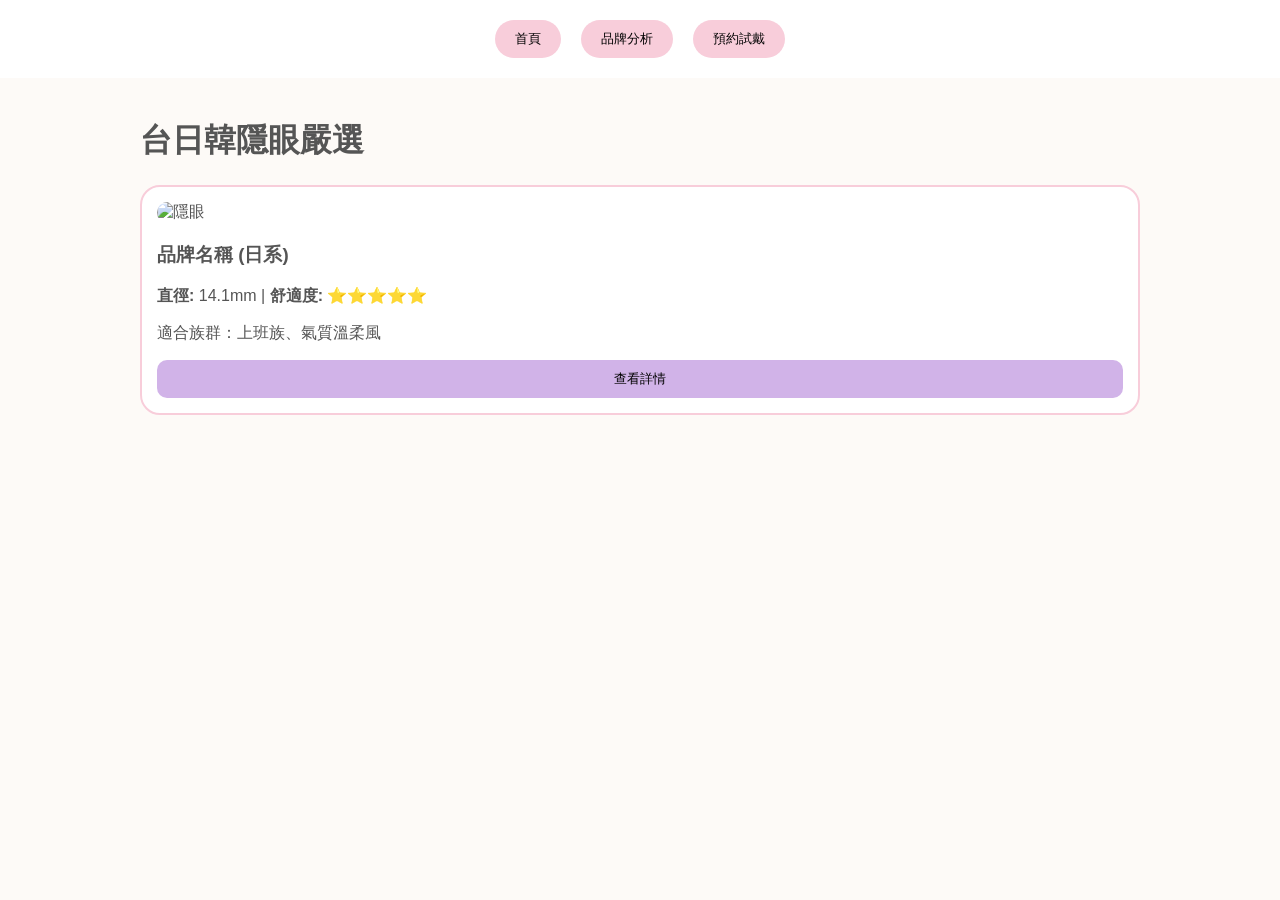
==== index.html @ 32e90ff8 "Update index.html" ====
<!DOCTYPE html>
<html lang="zh-TW">
<head>
    <meta charset="UTF-8">
    <meta name="viewport" content="width=device-width, initial-scale=1.0">
    <title>Soft Lens Collection | 粉嫩隱眼分析</title>
    <style>
        :root { --main-pink: #f8cdda; --cream: #fdfaf7; --soft-purple: #d1b3e8; }
        body { font-family: 'PingFang TC', sans-serif; background-color: var(--cream); margin: 0; color: #555; }
        
        /* 導航按鈕 */
        nav { display: flex; justify-content: center; gap: 20px; padding: 20px; background: white; }
        .nav-btn { padding: 10px 20px; border: none; border-radius: 20px; background: var(--main-pink); cursor: pointer; }

        /* 手機響應式格狀佈局 */
        .container { max-width: 1000px; margin: auto; padding: 20px; }
        .grid { display: grid; grid-template-columns: repeat(auto-fit, minmax(280px, 1fr)); gap: 20px; }
        
        /* 卡片設計 */
        .card { background: white; padding: 15px; border-radius: 20px; border: 2px solid var(--main-pink); }
        .card img { width: 100%; border-radius: 15px; }
        
        /* 手機板優化 */
        @media (max-width: 600px) { .nav-btn { font-size: 0.8em; } }
    </style>
</head>
<body>

<nav>
    <button class="nav-btn" onclick="location.href='index.html'">首頁</button>
    <button class="nav-btn" onclick="location.href='analysis.html'">品牌分析</button>
    <button class="nav-btn" onclick="location.href='booking.html'">預約試戴</button>
</nav>

<div class="container">
    <h1>台日韓隱眼嚴選</h1>
    <div class="grid">
        <article class="card">
            <img src="project-1.png" alt="隱眼">
            <h3>品牌名稱 (日系)</h3>
            <p><strong>直徑:</strong> 14.1mm | <strong>舒適度:</strong> ⭐⭐⭐⭐⭐</p>
            <p>適合族群：上班族、氣質溫柔風</p>
            <button style="width:100%; background:var(--soft-purple); border:none; padding:10px; border-radius:10px;">查看詳情</button>
        </article>
        </div>
</div>

</body>
</html>
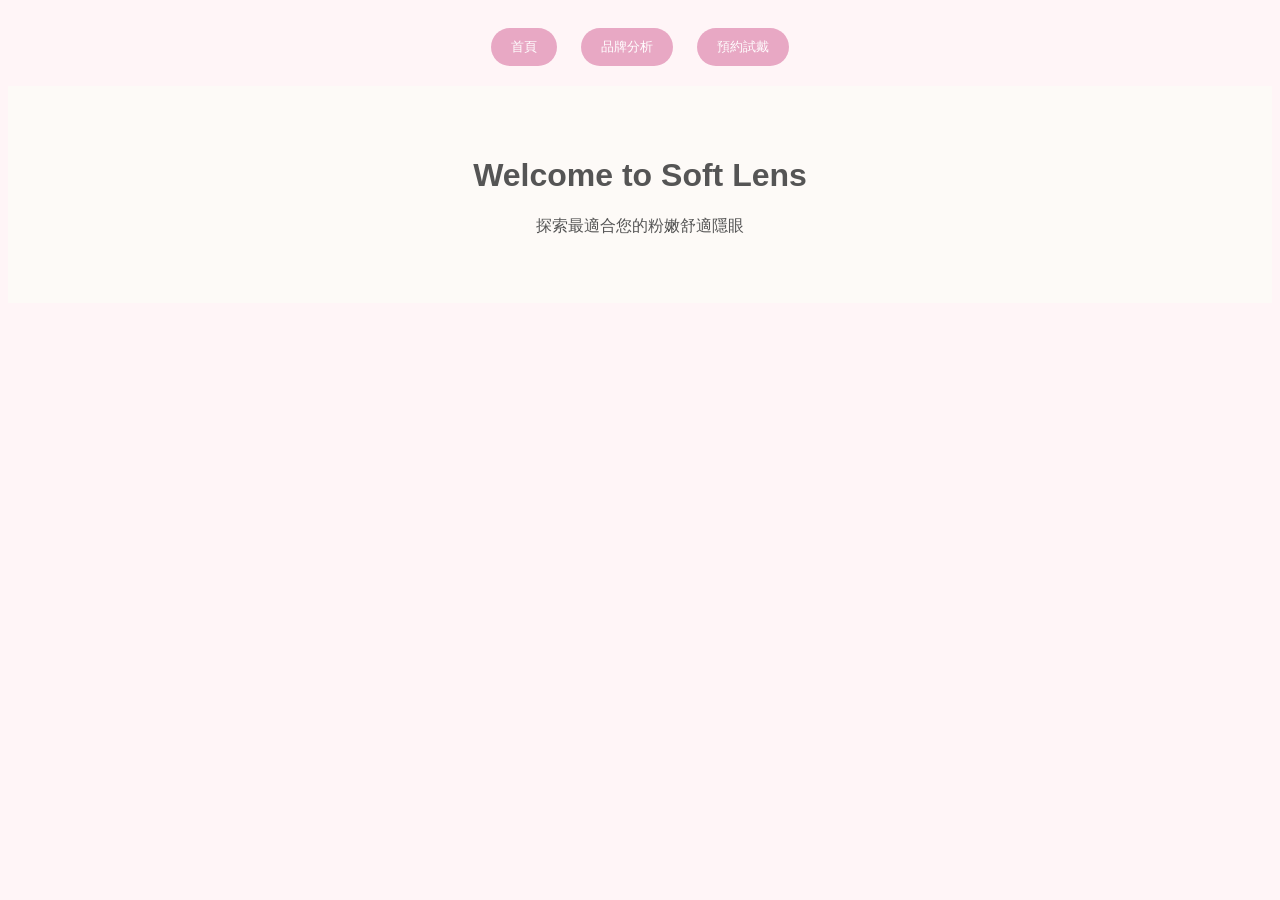
==== commit 241e51fe: "Update index.html" ====
--- a/index.html
+++ b/index.html
@@ -2,48 +2,23 @@
 <html lang="zh-TW">
 <head>
     <meta charset="UTF-8">
-    <meta name="viewport" content="width=device-width, initial-scale=1.0">
-    <title>Soft Lens Collection | 粉嫩隱眼分析</title>
+    <title>Soft Lens - 首頁</title>
     <style>
-        :root { --main-pink: #f8cdda; --cream: #fdfaf7; --soft-purple: #d1b3e8; }
-        body { font-family: 'PingFang TC', sans-serif; background-color: var(--cream); margin: 0; color: #555; }
-        
-        /* 導航按鈕 */
-        nav { display: flex; justify-content: center; gap: 20px; padding: 20px; background: white; }
-        .nav-btn { padding: 10px 20px; border: none; border-radius: 20px; background: var(--main-pink); cursor: pointer; }
-
-        /* 手機響應式格狀佈局 */
-        .container { max-width: 1000px; margin: auto; padding: 20px; }
-        .grid { display: grid; grid-template-columns: repeat(auto-fit, minmax(280px, 1fr)); gap: 20px; }
-        
-        /* 卡片設計 */
-        .card { background: white; padding: 15px; border-radius: 20px; border: 2px solid var(--main-pink); }
-        .card img { width: 100%; border-radius: 15px; }
-        
-        /* 手機板優化 */
-        @media (max-width: 600px) { .nav-btn { font-size: 0.8em; } }
+        body { background-color: #fff5f7; font-family: sans-serif; text-align: center; color: #555; }
+        nav { padding: 20px; }
+        .nav-btn { margin: 0 10px; padding: 10px 20px; border-radius: 20px; border: none; background: #e8a8c4; color: white; cursor: pointer; }
+        .hero { padding: 50px; background: #fdfaf7; }
     </style>
 </head>
 <body>
-
-<nav>
-    <button class="nav-btn" onclick="location.href='index.html'">首頁</button>
-    <button class="nav-btn" onclick="location.href='analysis.html'">品牌分析</button>
-    <button class="nav-btn" onclick="location.href='booking.html'">預約試戴</button>
-</nav>
-
-<div class="container">
-    <h1>台日韓隱眼嚴選</h1>
-    <div class="grid">
-        <article class="card">
-            <img src="project-1.png" alt="隱眼">
-            <h3>品牌名稱 (日系)</h3>
-            <p><strong>直徑:</strong> 14.1mm | <strong>舒適度:</strong> ⭐⭐⭐⭐⭐</p>
-            <p>適合族群：上班族、氣質溫柔風</p>
-            <button style="width:100%; background:var(--soft-purple); border:none; padding:10px; border-radius:10px;">查看詳情</button>
-        </article>
-        </div>
-</div>
-
+    <nav>
+        <button class="nav-btn" onclick="location.href='index.html'">首頁</button>
+        <button class="nav-btn" onclick="location.href='analysis.html'">品牌分析</button>
+        <button class="nav-btn" onclick="location.href='booking.html'">預約試戴</button>
+    </nav>
+    <div class="hero">
+        <h1>Welcome to Soft Lens</h1>
+        <p>探索最適合您的粉嫩舒適隱眼</p>
+    </div>
 </body>
 </html>
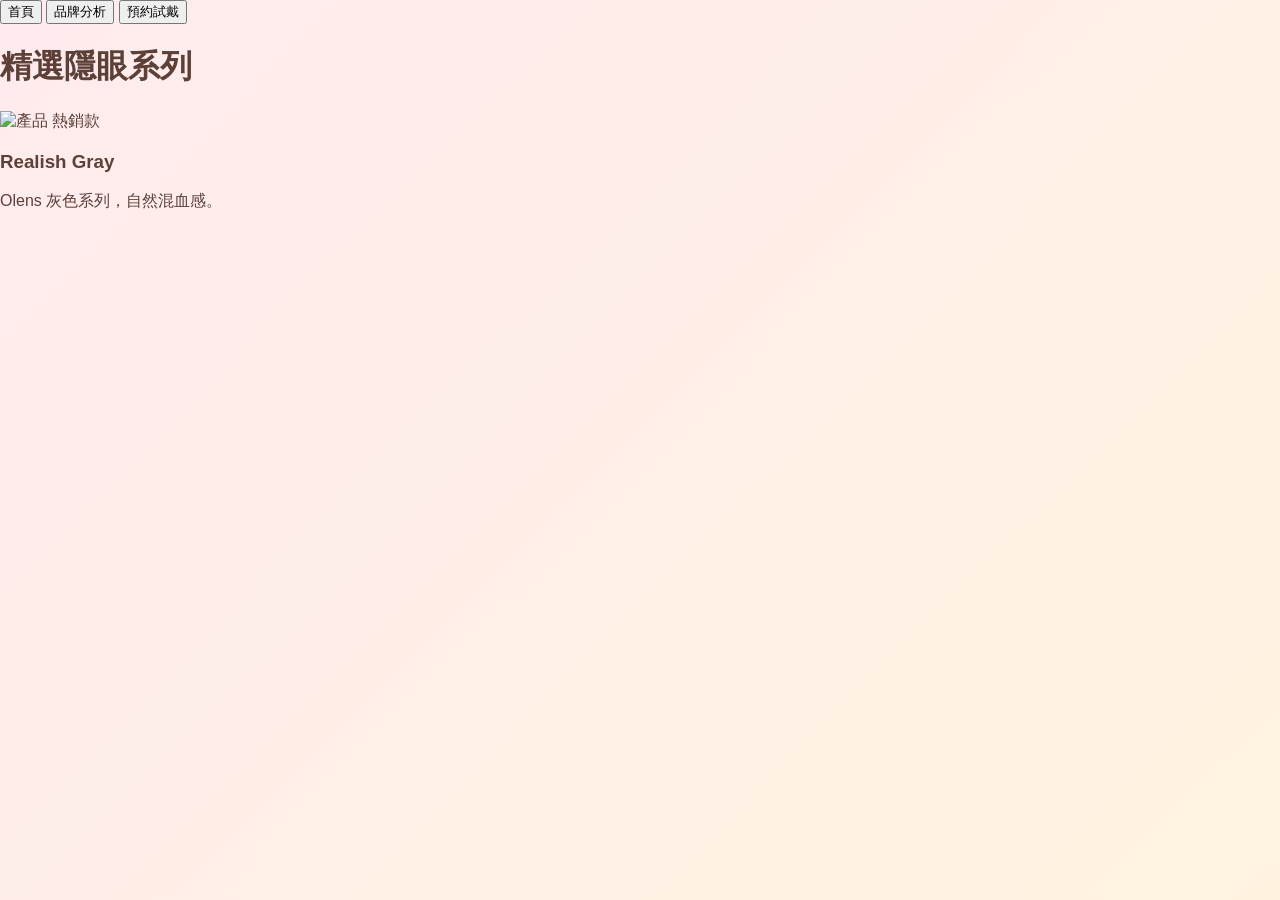
==== commit 0b55b541: "Update index.html" ====
--- a/index.html
+++ b/index.html
@@ -2,13 +2,7 @@
 <html lang="zh-TW">
 <head>
     <meta charset="UTF-8">
-    <title>Soft Lens - 首頁</title>
-    <style>
-        body { background-color: #fff5f7; font-family: sans-serif; text-align: center; color: #555; }
-        nav { padding: 20px; }
-        .nav-btn { margin: 0 10px; padding: 10px 20px; border-radius: 20px; border: none; background: #e8a8c4; color: white; cursor: pointer; }
-        .hero { padding: 50px; background: #fdfaf7; }
-    </style>
+    <link rel="stylesheet" href="style.css">
 </head>
 <body>
     <nav>
@@ -16,9 +10,18 @@
         <button class="nav-btn" onclick="location.href='analysis.html'">品牌分析</button>
         <button class="nav-btn" onclick="location.href='booking.html'">預約試戴</button>
     </nav>
-    <div class="hero">
-        <h1>Welcome to Soft Lens</h1>
-        <p>探索最適合您的粉嫩舒適隱眼</p>
+
+    <div class="container">
+        <h1>精選隱眼系列</h1>
+        <div class="product-grid">
+            <article class="card">
+                <img src="https://lensasia.tw/wp-content/uploads/2026/03/Olens_Realish_Gray_Monthly_m2-600x749.webp" alt="產品">
+                <span class="food-tag">熱銷款</span>
+                <h3>Realish Gray</h3>
+                <p>Olens 灰色系列，自然混血感。</p>
+            </article>
+            </div>
     </div>
+    <script src="script.js"></script>
 </body>
 </html>
--- a/style.css
+++ b/style.css
@@ -0,0 +1,216 @@
+/* 全域設定 */
+:root {
+    --pastel-pink: #ffebee;
+    --pastel-peach: #fff3e0;
+    --soft-cream: #fffdf5;
+    --text-color: #5d4037; /* 深棕色文字 */
+    --hover-pink: #fce4ec;
+    --btn-color: #f8bbd0;
+    --btn-hover: #f48fb1;
+    --border-color: rgba(0,0,0,0.05);
+}
+
+body {
+    font-family: 'Noto Sans TC', sans-serif;
+    margin: 0;
+    background: linear-gradient(135deg, var(--pastel-pink) 0%, var(--pastel-peach) 100%);
+    color: var(--text-color);
+    display: flex;
+    flex-direction: column;
+    height: 100vh;
+    overflow: hidden;
+}
+
+/* 頂部導覽列 */
+.nav-bar {
+    background-color: #fff;
+    padding: 10px 20px;
+    display: flex;
+    justify-content: space-between;
+    align-items: center;
+    box-shadow: 0 2px 10px rgba(0,0,0,0.05);
+    z-index: 100;
+}
+
+.logo-img { height: 40px; }
+
+.nav-links { display: flex; gap: 15px; align-items: center; }
+
+.nav-link {
+    text-decoration: none;
+    color: var(--text-color);
+    font-size: 14px;
+    font-weight: bold;
+    padding: 8px 12px;
+    border-radius: 20px;
+    transition: background-color 0.3s;
+}
+
+.nav-link:hover { background-color: var(--hover-pink); }
+.nav-active { background-color: var(--btn-color); color: #fff; }
+
+/* 下拉選單 */
+.dropdown { position: relative; }
+.dropdown-content {
+    display: none;
+    position: absolute;
+    background-color: #fff;
+    min-width: 120px;
+    box-shadow: 0 8px 16px rgba(0,0,0,0.1);
+    z-index: 1;
+    border-radius: 10px;
+    top: 35px;
+}
+.dropdown-content a {
+    color: var(--text-color);
+    padding: 8px 12px;
+    text-decoration: none;
+    display: block;
+    font-size: 12px;
+}
+.dropdown:hover .dropdown-content { display: block; }
+
+/* 主要內容區 */
+.main-container {
+    display: flex;
+    flex: 1;
+    overflow: hidden;
+}
+
+/* 左側：項目選擇 */
+.project-selection {
+    width: 250px;
+    background-color: #fff;
+    padding: 20px;
+    display: flex;
+    flex-direction: column;
+    border-right: 1px solid var(--border-color);
+    overflow-y: auto;
+}
+
+.section-title {
+    font-size: 16px;
+    font-weight: bold;
+    margin-bottom: 15px;
+}
+
+.project-grid { display: flex; flex-direction: column; gap: 12px; }
+
+.selection-box {
+    background-color: #fff;
+    border-radius: 10px;
+    padding: 12px;
+    box-shadow: 0 4px 10px rgba(0,0,0,0.02);
+    cursor: pointer;
+    transition: transform 0.3s ease, box-shadow 0.3s ease, background-color 0.3s;
+    border: 2px solid transparent;
+}
+
+.selection-box:hover {
+    transform: translateY(-5px);
+    box-shadow: 0 8px 15px rgba(0,0,0,0.06);
+    background-color: var(--soft-cream);
+}
+
+.selection-box.active { border-color: var(--btn-color); background-color: var(--hover-pink); }
+
+.project-thumb { width: 100%; height: auto; border-radius: 5px; margin-bottom: 8px; }
+
+.selection-icons, .selection-dots { display: flex; gap: 5px; margin-bottom: 5px; }
+.dot { width: 8px; height: 8px; border-radius: 50%; }
+
+.selection-box p { font-size: 10px; margin: 1px 0; color: #8d6e63; }
+
+/* 中央：展示與參數 */
+.product-details {
+    flex: 1;
+    display: flex;
+    padding: 30px;
+    overflow-y: auto;
+}
+
+/* 中央展示 */
+.display-section {
+    flex: 1;
+    display: flex;
+    flex-direction: column;
+    justify-content: center;
+    align-items: center;
+    gap: 20px;
+}
+
+.display-container { position: relative; }
+.base-box { width: 220px; height: auto; border-radius: 15px; box-shadow: 0 8px 20px rgba(0,0,0,0.05); }
+.box-stack { position: relative; }
+.box-right { position: absolute; top: 20px; left: 160px; z-index: 1; }
+.box-inner { width: 150px; background: #fff; border-radius: 15px; padding: 10px; box-shadow: 0 8px 15px rgba(0,0,0,0.04); }
+.box-img { width: 100%; height: auto; }
+
+.box-title {
+    position: absolute;
+    top: 15px; left: 20px;
+    font-size: 14px; font-weight: bold;
+    color: #fff;
+}
+
+.inner-icons, .inner-dots { display: flex; gap: 5px; margin-bottom: 5px; }
+
+/* 詳細參數 */
+.params-block { background: #fff; border-radius: 15px; padding: 15px; box-shadow: 0 4px 10px rgba(0,0,0,0.03); text-align: center; }
+.product-header h1 { font-family: 'Playfair Display', serif; font-size: 28px; margin: 0; }
+.product-header h2 { font-size: 14px; color: #8d6e63; margin: 3px 0 10px; }
+.param-text { font-size: 10px; }
+
+/* 右側資料與表單 */
+.info-forms-section { width: 350px; margin-left: 30px; display: flex; flex-direction: column; gap: 15px; }
+
+/* 表單設定 */
+.appointment-form, .switch-panel, .interactive-btns { background: #fff; border-radius: 15px; padding: 15px; box-shadow: 0 4px 10px rgba(0,0,0,0.03); }
+.form-title { font-size: 14px; font-weight: bold; margin-bottom: 10px; }
+.form-group { margin-bottom: 8px; display: flex; align-items: center; gap: 8px; }
+.form-group label { width: 50px; font-size: 10px; }
+.form-group input, .form-group select { flex: 1; padding: 6px; border: 1px solid var(--pastel-peach); border-radius: 6px; font-size: 10px; }
+.submit-btn, .action-btn { background-color: var(--btn-color); border: none; padding: 8px; border-radius: 12px; color: var(--text-color); font-size: 10px; cursor: pointer; width: 100%; }
+
+/* 按鈕群 */
+.btn-group { display: flex; gap: 8px; margin-bottom: 8px; }
+.cart-btn { background-color: var(--pastel-peach); }
+.color-switch-btn { background-color: var(--pastel-pink); }
+
+/* 切換效果 */
+.switch-options { display: flex; flex-direction: column; gap: 8px; }
+.switch-row { display: flex; justify-content: space-between; font-size: 10px; }
+.swatches { display: flex; gap: 4px; }
+.swatch { width: 12px; height: 12px; border-radius: 3px; cursor: pointer; }
+
+/* 右側：模特展示 */
+.model-gallery { width: 220px; background: #fff; padding: 20px; border-left: 1px solid var(--border-color); overflow-y: auto; }
+.gallery-title { font-size: 16px; font-weight: bold; margin-bottom: 15px; }
+.model-grid { display: flex; flex-direction: column; gap: 15px; align-items: center; }
+.model-item { text-align: center; cursor: pointer; transition: transform 0.3s ease; }
+.model-item:hover { transform: scale(1.05); }
+.model-photo { width: 100px; height: 100px; border-radius: 50%; box-shadow: 0 4px 10px rgba(0,0,0,0.05); }
+.model-brand { font-size: 12px; font-weight: bold; margin-top: 8px; color: var(--text-color); }
+
+/* 色圓點 */
+.brown-dot { background: #8d6e63; }
+.peach-dot { background: #ffccbc; }
+.hazel-dot { background: #d1b100; }
+.gray-dot { background: #b0bec5; }
+.black-dot { background: #000; }
+
+/* RWD 響應式 (手機版) */
+@media screen and (max-width: 768px) {
+    body { overflow-y: auto; height: auto; }
+    .nav-bar { flex-direction: column; padding: 10px; }
+    .nav-links { overflow-x: auto; width: 100%; justify-content: flex-start; padding-bottom: 5px; }
+    .main-container { flex-direction: column; }
+    .project-selection { width: calc(100% - 40px); height: 150px; border-bottom: 1px solid var(--border-color); }
+    .product-details { flex-direction: column; padding: 15px; }
+    .display-section, .info-forms-section { width: 100%; margin-left: 0; }
+    .base-box { width: 180px; }
+    .box-right { left: 120px; }
+    .model-gallery { width: 100%; height: 150px; border-top: 1px solid var(--border-color); }
+    .model-grid { flex-direction: row; justify-content: center; overflow-x: auto; }
+    .model-photo { width: 70px; height: 70px; }
+}
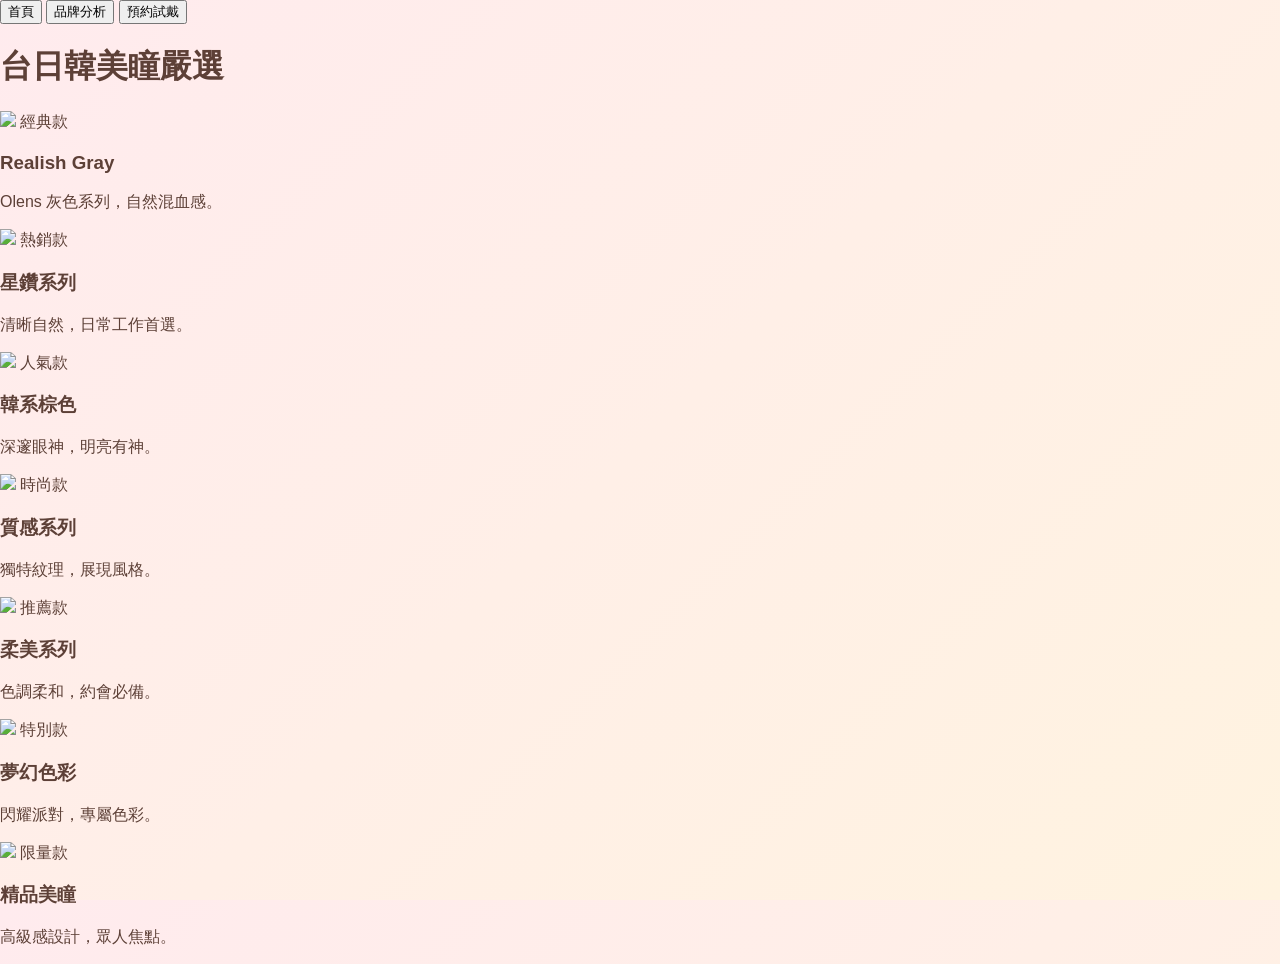
==== commit 93443cd6: "Update index.html" ====
--- a/index.html
+++ b/index.html
@@ -3,6 +3,7 @@
 <head>
     <meta charset="UTF-8">
     <link rel="stylesheet" href="style.css">
+    <title>Premium Lens Collection</title>
 </head>
 <body>
     <nav>
@@ -12,15 +13,51 @@
     </nav>
 
     <div class="container">
-        <h1>精選隱眼系列</h1>
+        <h1>台日韓美瞳嚴選</h1>
         <div class="product-grid">
             <article class="card">
-                <img src="https://lensasia.tw/wp-content/uploads/2026/03/Olens_Realish_Gray_Monthly_m2-600x749.webp" alt="產品">
-                <span class="food-tag">熱銷款</span>
+                <img src="https://lensasia.tw/wp-content/uploads/2026/03/Olens_Realish_Gray_Monthly_m2-600x749.webp">
+                <span class="tag">經典款</span>
                 <h3>Realish Gray</h3>
                 <p>Olens 灰色系列，自然混血感。</p>
             </article>
-            </div>
+            <article class="card">
+                <img src="https://asiastar.com.tw/assets/front/AN/img/item/20231204164643108.jpg">
+                <span class="tag">熱銷款</span>
+                <h3>星鑽系列</h3>
+                <p>清晰自然，日常工作首選。</p>
+            </article>
+            <article class="card">
+                <img src="https://shoplineimg.com/61d24dc07e53e60016088e54/63eddc51812bce0011c4e26f/800x.jpg">
+                <span class="tag">人氣款</span>
+                <h3>韓系棕色</h3>
+                <p>深邃眼神，明亮有神。</p>
+            </article>
+            <article class="card">
+                <img src="https://encrypted-tbn0.gstatic.com/images?q=tbn:ANd9GcSa-S2Y8QEfK02NH-CJsDK09UZslDjT59Nuuw&s">
+                <span class="tag">時尚款</span>
+                <h3>質感系列</h3>
+                <p>獨特紋理，展現風格。</p>
+            </article>
+            <article class="card">
+                <img src="https://encrypted-tbn0.gstatic.com/images?q=tbn:ANd9GcRIIjr1zk0yISqCjwdRDV075e5drdZbRS-UsQ&s">
+                <span class="tag">推薦款</span>
+                <h3>柔美系列</h3>
+                <p>色調柔和，約會必備。</p>
+            </article>
+            <article class="card">
+                <img src="https://encrypted-tbn0.gstatic.com/images?q=tbn:ANd9GcRZWe1cJNpGJg9bp7nH_B_mOL_54oJATkdiVg&s">
+                <span class="tag">特別款</span>
+                <h3>夢幻色彩</h3>
+                <p>閃耀派對，專屬色彩。</p>
+            </article>
+            <article class="card">
+                <img src="https://i.marieclaire.com.tw/assets/mc/202008/5F463BF37D4051598438387.jpeg">
+                <span class="tag">限量款</span>
+                <h3>精品美瞳</h3>
+                <p>高級感設計，眾人焦點。</p>
+            </article>
+        </div>
     </div>
     <script src="script.js"></script>
 </body>
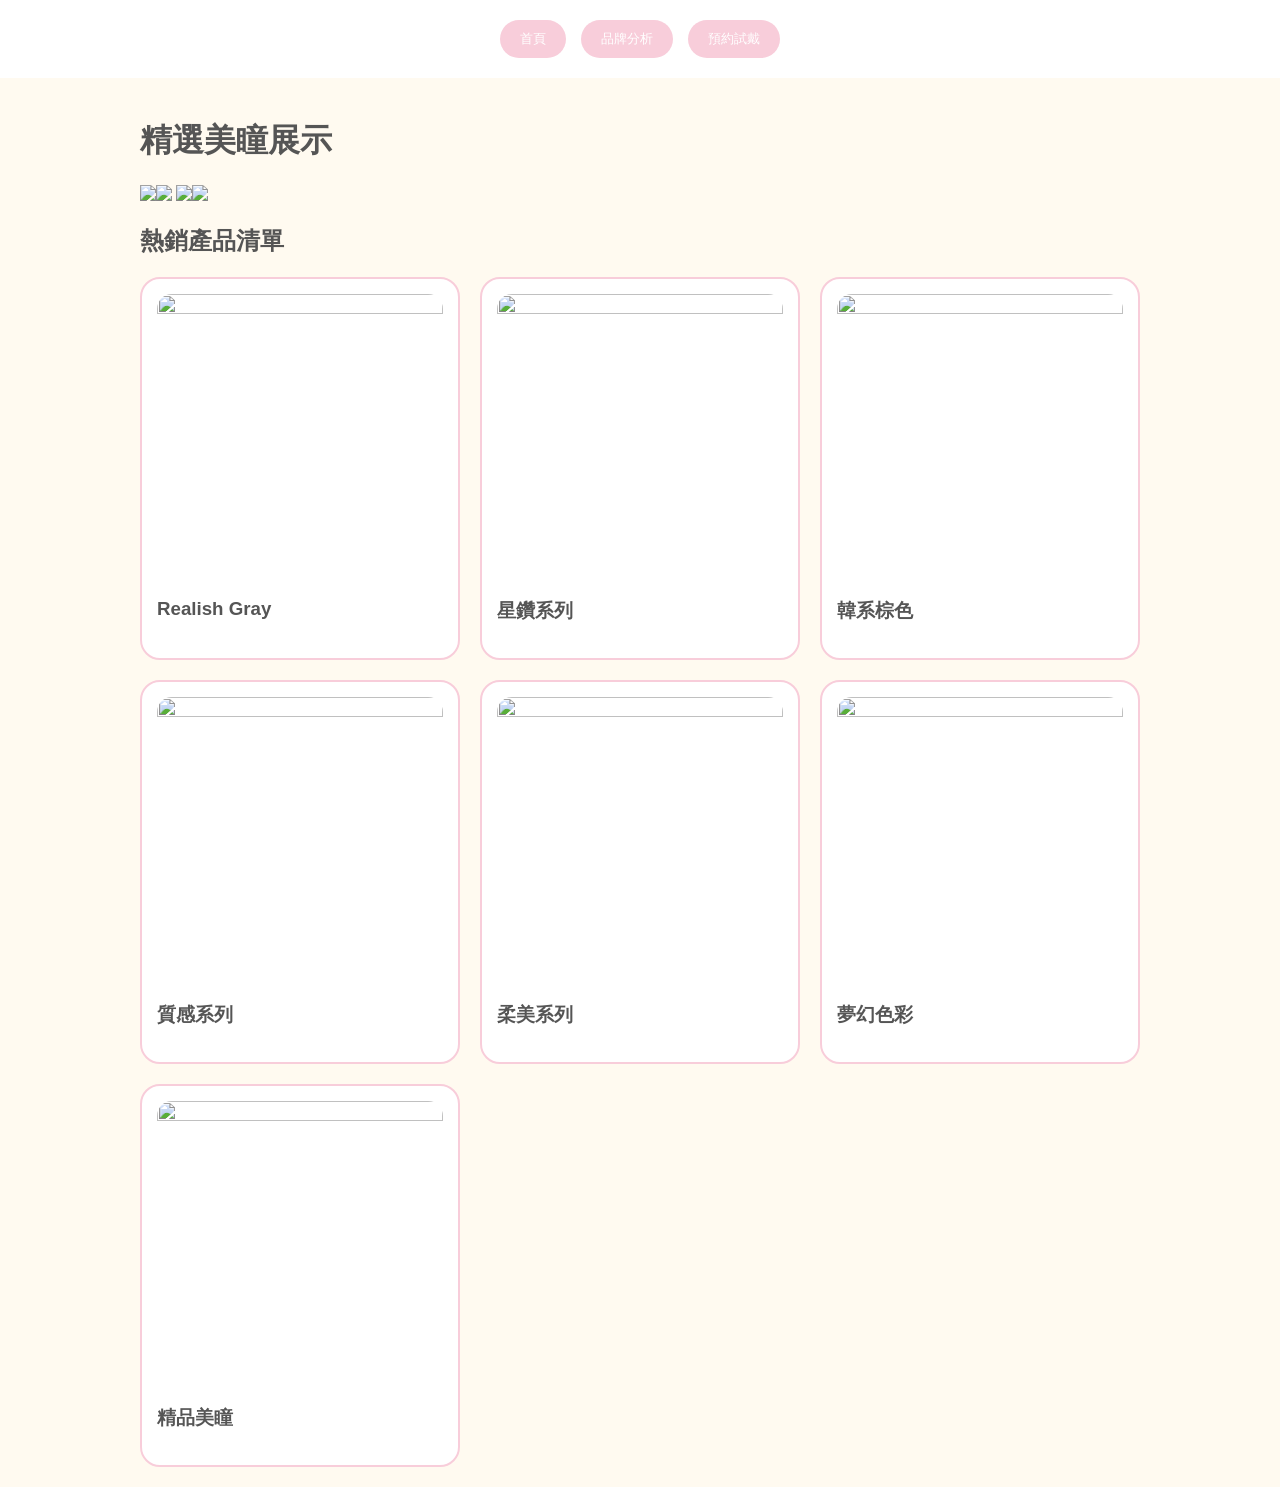
==== commit 3e61c3b2: "Update index.html" ====
--- a/index.html
+++ b/index.html
@@ -3,7 +3,6 @@
 <head>
     <meta charset="UTF-8">
     <link rel="stylesheet" href="style.css">
-    <title>Premium Lens Collection</title>
 </head>
 <body>
     <nav>
@@ -13,50 +12,21 @@
     </nav>
 
     <div class="container">
-        <h1>台日韓美瞳嚴選</h1>
+        <h1>精選美瞳展示</h1>
+        <div class="hero-section">
+            <img src="model-1.jpg"><img src="model-2.jpg">
+            <img src="model-3.jpg"><img src="model-4.jpg">
+        </div>
+        
+        <h2>熱銷產品清單</h2>
         <div class="product-grid">
-            <article class="card">
-                <img src="https://lensasia.tw/wp-content/uploads/2026/03/Olens_Realish_Gray_Monthly_m2-600x749.webp">
-                <span class="tag">經典款</span>
-                <h3>Realish Gray</h3>
-                <p>Olens 灰色系列，自然混血感。</p>
-            </article>
-            <article class="card">
-                <img src="https://asiastar.com.tw/assets/front/AN/img/item/20231204164643108.jpg">
-                <span class="tag">熱銷款</span>
-                <h3>星鑽系列</h3>
-                <p>清晰自然，日常工作首選。</p>
-            </article>
-            <article class="card">
-                <img src="https://shoplineimg.com/61d24dc07e53e60016088e54/63eddc51812bce0011c4e26f/800x.jpg">
-                <span class="tag">人氣款</span>
-                <h3>韓系棕色</h3>
-                <p>深邃眼神，明亮有神。</p>
-            </article>
-            <article class="card">
-                <img src="https://encrypted-tbn0.gstatic.com/images?q=tbn:ANd9GcSa-S2Y8QEfK02NH-CJsDK09UZslDjT59Nuuw&s">
-                <span class="tag">時尚款</span>
-                <h3>質感系列</h3>
-                <p>獨特紋理，展現風格。</p>
-            </article>
-            <article class="card">
-                <img src="https://encrypted-tbn0.gstatic.com/images?q=tbn:ANd9GcRIIjr1zk0yISqCjwdRDV075e5drdZbRS-UsQ&s">
-                <span class="tag">推薦款</span>
-                <h3>柔美系列</h3>
-                <p>色調柔和，約會必備。</p>
-            </article>
-            <article class="card">
-                <img src="https://encrypted-tbn0.gstatic.com/images?q=tbn:ANd9GcRZWe1cJNpGJg9bp7nH_B_mOL_54oJATkdiVg&s">
-                <span class="tag">特別款</span>
-                <h3>夢幻色彩</h3>
-                <p>閃耀派對，專屬色彩。</p>
-            </article>
-            <article class="card">
-                <img src="https://i.marieclaire.com.tw/assets/mc/202008/5F463BF37D4051598438387.jpeg">
-                <span class="tag">限量款</span>
-                <h3>精品美瞳</h3>
-                <p>高級感設計，眾人焦點。</p>
-            </article>
+            <article class="card"><img src="project-1.png"><h3>Realish Gray</h3></article>
+            <article class="card"><img src="project-2.png"><h3>星鑽系列</h3></article>
+            <article class="card"><img src="project-3.png"><h3>韓系棕色</h3></article>
+            <article class="card"><img src="project-4.png"><h3>質感系列</h3></article>
+            <article class="card"><img src="project-5.png"><h3>柔美系列</h3></article>
+            <article class="card"><img src="project-6.png"><h3>夢幻色彩</h3></article>
+            <article class="card"><img src="project-7.png"><h3>精品美瞳</h3></article>
         </div>
     </div>
     <script src="script.js"></script>
--- a/style.css
+++ b/style.css
@@ -1,52 +1,12 @@
-/* 全域設定 */
-:root {
-    --pastel-pink: #ffebee;
-    --pastel-peach: #fff3e0;
-    --soft-cream: #fffdf5;
-    --text-color: #5d4037; /* 深棕色文字 */
-    --hover-pink: #fce4ec;
-    --btn-color: #f8bbd0;
-    --btn-hover: #f48fb1;
-    --border-color: rgba(0,0,0,0.05);
-}
-
-body {
-    font-family: 'Noto Sans TC', sans-serif;
-    margin: 0;
-    background: linear-gradient(135deg, var(--pastel-pink) 0%, var(--pastel-peach) 100%);
-    color: var(--text-color);
-    display: flex;
-    flex-direction: column;
-    height: 100vh;
-    overflow: hidden;
-}
-
-/* 頂部導覽列 */
-.nav-bar {
-    background-color: #fff;
-    padding: 10px 20px;
-    display: flex;
-    justify-content: space-between;
-    align-items: center;
-    box-shadow: 0 2px 10px rgba(0,0,0,0.05);
-    z-index: 100;
-}
-
-.logo-img { height: 40px; }
-
-.nav-links { display: flex; gap: 15px; align-items: center; }
-
-.nav-link {
-    text-decoration: none;
-    color: var(--text-color);
-    font-size: 14px;
-    font-weight: bold;
-    padding: 8px 12px;
-    border-radius: 20px;
-    transition: background-color 0.3s;
-}
-
-.nav-link:hover { background-color: var(--hover-pink); }
+body { background-color: #fffaf0; font-family: 'Helvetica Neue', sans-serif; margin: 0; color: #555; }
+nav { display: flex; justify-content: center; gap: 15px; padding: 20px; background: white; }
+.nav-btn { background-color: #f8cdda; color: #fff; border: none; padding: 10px 20px; border-radius: 20px; cursor: pointer; transition: 0.3s; }
+.nav-btn:hover { background-color: #d1b3e8; }
+.container { max-width: 1000px; margin: auto; padding: 20px; }
+.product-grid { display: grid; grid-template-columns: repeat(auto-fit, minmax(250px, 1fr)); gap: 20px; }
+.card { background: white; padding: 15px; border-radius: 20px; border: 2px solid #f8cdda; transition: 0.3s; }
+.card img { width: 100%; border-radius: 15px; aspect-ratio: 1/1; object-fit: cover; }
+.tag { background: #fff0f5; padding: 2px 8px; border-radius: 5px; font-size: 0.8em; color: #e8a8c4; }
 .nav-active { background-color: var(--btn-color); color: #fff; }
 
 /* 下拉選單 */
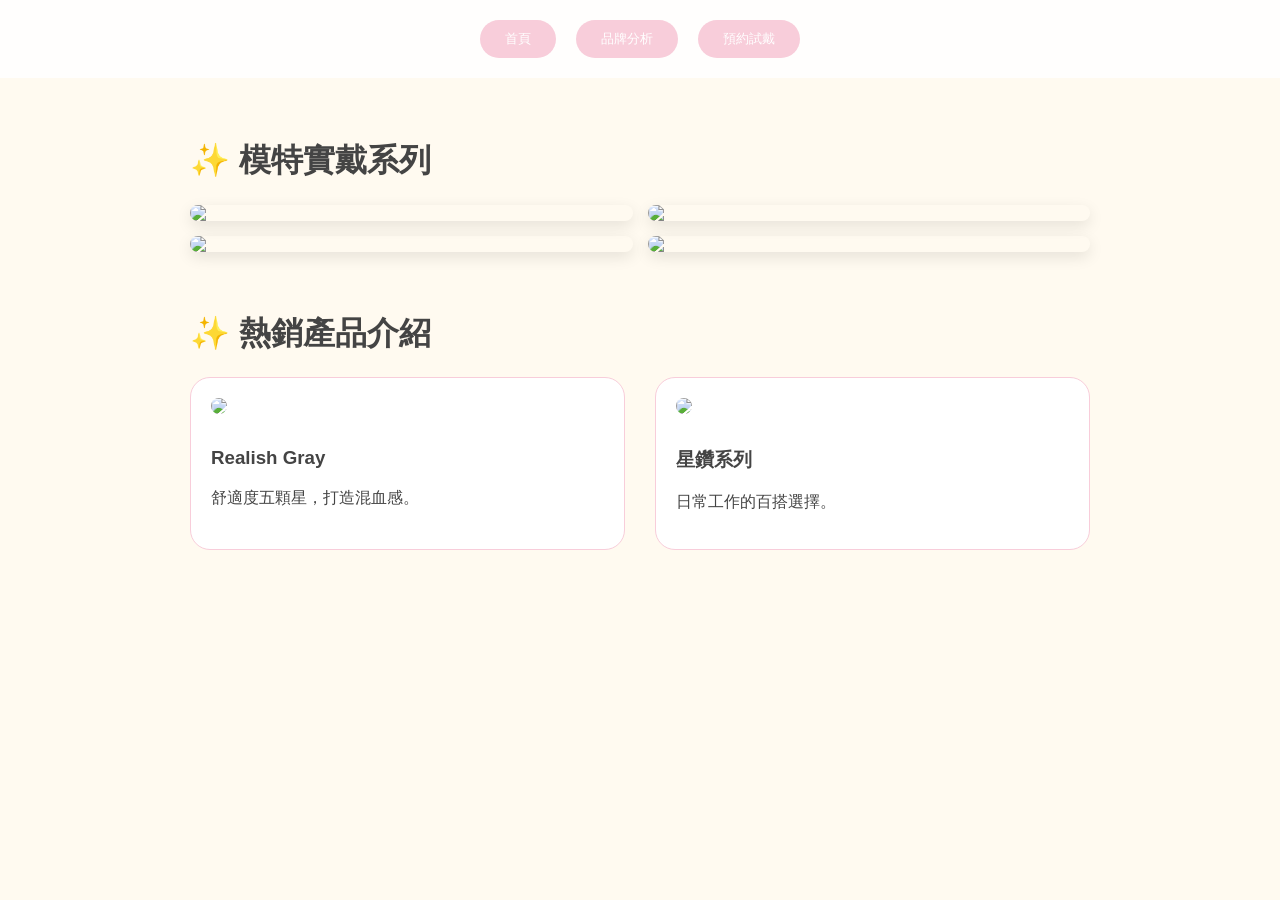
==== commit 5255f740: "Update index.html" ====
--- a/index.html
+++ b/index.html
@@ -1,34 +1,23 @@
 <!DOCTYPE html>
 <html lang="zh-TW">
-<head>
-    <meta charset="UTF-8">
-    <link rel="stylesheet" href="style.css">
-</head>
+<head><meta charset="UTF-8"><link rel="stylesheet" href="style.css"></head>
 <body>
     <nav>
         <button class="nav-btn" onclick="location.href='index.html'">首頁</button>
         <button class="nav-btn" onclick="location.href='analysis.html'">品牌分析</button>
         <button class="nav-btn" onclick="location.href='booking.html'">預約試戴</button>
     </nav>
-
     <div class="container">
-        <h1>精選美瞳展示</h1>
+        <h1>✨ 模特實戴系列</h1>
         <div class="hero-section">
             <img src="model-1.jpg"><img src="model-2.jpg">
             <img src="model-3.jpg"><img src="model-4.jpg">
         </div>
-        
-        <h2>熱銷產品清單</h2>
+        <h1>✨ 熱銷產品介紹</h1>
         <div class="product-grid">
-            <article class="card"><img src="project-1.png"><h3>Realish Gray</h3></article>
-            <article class="card"><img src="project-2.png"><h3>星鑽系列</h3></article>
-            <article class="card"><img src="project-3.png"><h3>韓系棕色</h3></article>
-            <article class="card"><img src="project-4.png"><h3>質感系列</h3></article>
-            <article class="card"><img src="project-5.png"><h3>柔美系列</h3></article>
-            <article class="card"><img src="project-6.png"><h3>夢幻色彩</h3></article>
-            <article class="card"><img src="project-7.png"><h3>精品美瞳</h3></article>
-        </div>
+            <article class="card"><img src="project-1.png"><h3>Realish Gray</h3><p>舒適度五顆星，打造混血感。</p></article>
+            <article class="card"><img src="project-2.png"><h3>星鑽系列</h3><p>日常工作的百搭選擇。</p></article>
+            </div>
     </div>
-    <script src="script.js"></script>
 </body>
 </html>
--- a/style.css
+++ b/style.css
@@ -1,176 +1,11 @@
-body { background-color: #fffaf0; font-family: 'Helvetica Neue', sans-serif; margin: 0; color: #555; }
-nav { display: flex; justify-content: center; gap: 15px; padding: 20px; background: white; }
-.nav-btn { background-color: #f8cdda; color: #fff; border: none; padding: 10px 20px; border-radius: 20px; cursor: pointer; transition: 0.3s; }
-.nav-btn:hover { background-color: #d1b3e8; }
-.container { max-width: 1000px; margin: auto; padding: 20px; }
-.product-grid { display: grid; grid-template-columns: repeat(auto-fit, minmax(250px, 1fr)); gap: 20px; }
-.card { background: white; padding: 15px; border-radius: 20px; border: 2px solid #f8cdda; transition: 0.3s; }
-.card img { width: 100%; border-radius: 15px; aspect-ratio: 1/1; object-fit: cover; }
-.tag { background: #fff0f5; padding: 2px 8px; border-radius: 5px; font-size: 0.8em; color: #e8a8c4; }
-.nav-active { background-color: var(--btn-color); color: #fff; }
-
-/* 下拉選單 */
-.dropdown { position: relative; }
-.dropdown-content {
-    display: none;
-    position: absolute;
-    background-color: #fff;
-    min-width: 120px;
-    box-shadow: 0 8px 16px rgba(0,0,0,0.1);
-    z-index: 1;
-    border-radius: 10px;
-    top: 35px;
-}
-.dropdown-content a {
-    color: var(--text-color);
-    padding: 8px 12px;
-    text-decoration: none;
-    display: block;
-    font-size: 12px;
-}
-.dropdown:hover .dropdown-content { display: block; }
-
-/* 主要內容區 */
-.main-container {
-    display: flex;
-    flex: 1;
-    overflow: hidden;
-}
-
-/* 左側：項目選擇 */
-.project-selection {
-    width: 250px;
-    background-color: #fff;
-    padding: 20px;
-    display: flex;
-    flex-direction: column;
-    border-right: 1px solid var(--border-color);
-    overflow-y: auto;
-}
-
-.section-title {
-    font-size: 16px;
-    font-weight: bold;
-    margin-bottom: 15px;
-}
-
-.project-grid { display: flex; flex-direction: column; gap: 12px; }
-
-.selection-box {
-    background-color: #fff;
-    border-radius: 10px;
-    padding: 12px;
-    box-shadow: 0 4px 10px rgba(0,0,0,0.02);
-    cursor: pointer;
-    transition: transform 0.3s ease, box-shadow 0.3s ease, background-color 0.3s;
-    border: 2px solid transparent;
-}
-
-.selection-box:hover {
-    transform: translateY(-5px);
-    box-shadow: 0 8px 15px rgba(0,0,0,0.06);
-    background-color: var(--soft-cream);
-}
-
-.selection-box.active { border-color: var(--btn-color); background-color: var(--hover-pink); }
-
-.project-thumb { width: 100%; height: auto; border-radius: 5px; margin-bottom: 8px; }
-
-.selection-icons, .selection-dots { display: flex; gap: 5px; margin-bottom: 5px; }
-.dot { width: 8px; height: 8px; border-radius: 50%; }
-
-.selection-box p { font-size: 10px; margin: 1px 0; color: #8d6e63; }
-
-/* 中央：展示與參數 */
-.product-details {
-    flex: 1;
-    display: flex;
-    padding: 30px;
-    overflow-y: auto;
-}
-
-/* 中央展示 */
-.display-section {
-    flex: 1;
-    display: flex;
-    flex-direction: column;
-    justify-content: center;
-    align-items: center;
-    gap: 20px;
-}
-
-.display-container { position: relative; }
-.base-box { width: 220px; height: auto; border-radius: 15px; box-shadow: 0 8px 20px rgba(0,0,0,0.05); }
-.box-stack { position: relative; }
-.box-right { position: absolute; top: 20px; left: 160px; z-index: 1; }
-.box-inner { width: 150px; background: #fff; border-radius: 15px; padding: 10px; box-shadow: 0 8px 15px rgba(0,0,0,0.04); }
-.box-img { width: 100%; height: auto; }
-
-.box-title {
-    position: absolute;
-    top: 15px; left: 20px;
-    font-size: 14px; font-weight: bold;
-    color: #fff;
-}
-
-.inner-icons, .inner-dots { display: flex; gap: 5px; margin-bottom: 5px; }
-
-/* 詳細參數 */
-.params-block { background: #fff; border-radius: 15px; padding: 15px; box-shadow: 0 4px 10px rgba(0,0,0,0.03); text-align: center; }
-.product-header h1 { font-family: 'Playfair Display', serif; font-size: 28px; margin: 0; }
-.product-header h2 { font-size: 14px; color: #8d6e63; margin: 3px 0 10px; }
-.param-text { font-size: 10px; }
-
-/* 右側資料與表單 */
-.info-forms-section { width: 350px; margin-left: 30px; display: flex; flex-direction: column; gap: 15px; }
-
-/* 表單設定 */
-.appointment-form, .switch-panel, .interactive-btns { background: #fff; border-radius: 15px; padding: 15px; box-shadow: 0 4px 10px rgba(0,0,0,0.03); }
-.form-title { font-size: 14px; font-weight: bold; margin-bottom: 10px; }
-.form-group { margin-bottom: 8px; display: flex; align-items: center; gap: 8px; }
-.form-group label { width: 50px; font-size: 10px; }
-.form-group input, .form-group select { flex: 1; padding: 6px; border: 1px solid var(--pastel-peach); border-radius: 6px; font-size: 10px; }
-.submit-btn, .action-btn { background-color: var(--btn-color); border: none; padding: 8px; border-radius: 12px; color: var(--text-color); font-size: 10px; cursor: pointer; width: 100%; }
-
-/* 按鈕群 */
-.btn-group { display: flex; gap: 8px; margin-bottom: 8px; }
-.cart-btn { background-color: var(--pastel-peach); }
-.color-switch-btn { background-color: var(--pastel-pink); }
-
-/* 切換效果 */
-.switch-options { display: flex; flex-direction: column; gap: 8px; }
-.switch-row { display: flex; justify-content: space-between; font-size: 10px; }
-.swatches { display: flex; gap: 4px; }
-.swatch { width: 12px; height: 12px; border-radius: 3px; cursor: pointer; }
-
-/* 右側：模特展示 */
-.model-gallery { width: 220px; background: #fff; padding: 20px; border-left: 1px solid var(--border-color); overflow-y: auto; }
-.gallery-title { font-size: 16px; font-weight: bold; margin-bottom: 15px; }
-.model-grid { display: flex; flex-direction: column; gap: 15px; align-items: center; }
-.model-item { text-align: center; cursor: pointer; transition: transform 0.3s ease; }
-.model-item:hover { transform: scale(1.05); }
-.model-photo { width: 100px; height: 100px; border-radius: 50%; box-shadow: 0 4px 10px rgba(0,0,0,0.05); }
-.model-brand { font-size: 12px; font-weight: bold; margin-top: 8px; color: var(--text-color); }
-
-/* 色圓點 */
-.brown-dot { background: #8d6e63; }
-.peach-dot { background: #ffccbc; }
-.hazel-dot { background: #d1b100; }
-.gray-dot { background: #b0bec5; }
-.black-dot { background: #000; }
-
-/* RWD 響應式 (手機版) */
-@media screen and (max-width: 768px) {
-    body { overflow-y: auto; height: auto; }
-    .nav-bar { flex-direction: column; padding: 10px; }
-    .nav-links { overflow-x: auto; width: 100%; justify-content: flex-start; padding-bottom: 5px; }
-    .main-container { flex-direction: column; }
-    .project-selection { width: calc(100% - 40px); height: 150px; border-bottom: 1px solid var(--border-color); }
-    .product-details { flex-direction: column; padding: 15px; }
-    .display-section, .info-forms-section { width: 100%; margin-left: 0; }
-    .base-box { width: 180px; }
-    .box-right { left: 120px; }
-    .model-gallery { width: 100%; height: 150px; border-top: 1px solid var(--border-color); }
-    .model-grid { flex-direction: row; justify-content: center; overflow-x: auto; }
-    .model-photo { width: 70px; height: 70px; }
-}
+body { background-color: #fffaf0; font-family: 'Helvetica Neue', sans-serif; margin: 0; color: #444; }
+nav { position: sticky; top: 0; display: flex; justify-content: center; gap: 20px; padding: 20px; background: rgba(255, 255, 255, 0.9); z-index: 100; }
+.nav-btn { background: #f8cdda; color: white; border: none; padding: 10px 25px; border-radius: 25px; cursor: pointer; transition: 0.3s; }
+.nav-btn:hover { background: #d1b3e8; }
+.container { max-width: 900px; margin: auto; padding: 40px 20px; }
+.hero-section { display: grid; grid-template-columns: repeat(2, 1fr); gap: 15px; margin-bottom: 60px; }
+.hero-section img { width: 100%; border-radius: 20px; box-shadow: 0 5px 15px rgba(0,0,0,0.1); }
+.product-grid { display: grid; grid-template-columns: repeat(auto-fit, minmax(250px, 1fr)); gap: 30px; }
+.card { background: white; padding: 20px; border-radius: 20px; border: 1px solid #f8cdda; }
+.card img { width: 100%; border-radius: 15px; margin-bottom: 10px; }
+.analysis-text { line-height: 1.8; font-size: 1.1em; background: white; padding: 30px; border-radius: 20px; margin-top: 30px; }
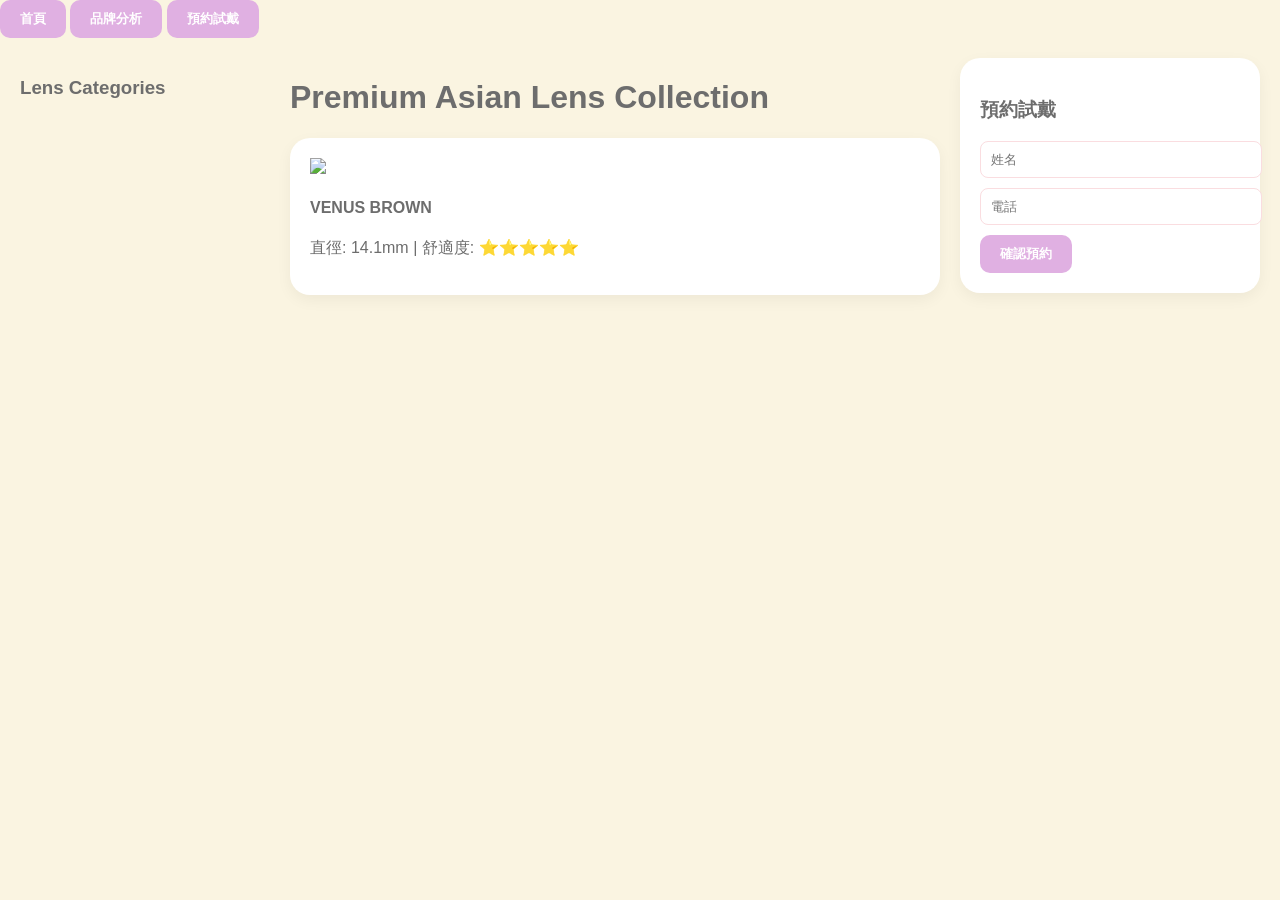
==== commit cea02c3a: "Update index.html" ====
--- a/index.html
+++ b/index.html
@@ -1,23 +1,34 @@
 <!DOCTYPE html>
 <html lang="zh-TW">
-<head><meta charset="UTF-8"><link rel="stylesheet" href="style.css"></head>
+<head><link rel="stylesheet" href="style.css"></head>
 <body>
     <nav>
         <button class="nav-btn" onclick="location.href='index.html'">首頁</button>
         <button class="nav-btn" onclick="location.href='analysis.html'">品牌分析</button>
         <button class="nav-btn" onclick="location.href='booking.html'">預約試戴</button>
     </nav>
-    <div class="container">
-        <h1>✨ 模特實戴系列</h1>
-        <div class="hero-section">
-            <img src="model-1.jpg"><img src="model-2.jpg">
-            <img src="model-3.jpg"><img src="model-4.jpg">
-        </div>
-        <h1>✨ 熱銷產品介紹</h1>
-        <div class="product-grid">
-            <article class="card"><img src="project-1.png"><h3>Realish Gray</h3><p>舒適度五顆星，打造混血感。</p></article>
-            <article class="card"><img src="project-2.png"><h3>星鑽系列</h3><p>日常工作的百搭選擇。</p></article>
+    <div class="app-container">
+        <aside class="sidebar">
+            <h3>Lens Categories</h3>
+            </aside>
+        <main>
+            <h1>Premium Asian Lens Collection</h1>
+            <div class="product-grid">
+                <article class="card">
+                    <img src="請填入您的產品連結">
+                    <h4>VENUS BROWN</h4>
+                    <p>直徑: 14.1mm | 舒適度: ⭐⭐⭐⭐⭐</p>
+                </article>
             </div>
+        </main>
+        <section>
+            <form class="card">
+                <h3>預約試戴</h3>
+                <input class="booking-input" placeholder="姓名">
+                <input class="booking-input" placeholder="電話">
+                <button class="nav-btn">確認預約</button>
+            </form>
+        </section>
     </div>
 </body>
 </html>
--- a/style.css
+++ b/style.css
@@ -1,11 +1,17 @@
-body { background-color: #fffaf0; font-family: 'Helvetica Neue', sans-serif; margin: 0; color: #444; }
-nav { position: sticky; top: 0; display: flex; justify-content: center; gap: 20px; padding: 20px; background: rgba(255, 255, 255, 0.9); z-index: 100; }
-.nav-btn { background: #f8cdda; color: white; border: none; padding: 10px 25px; border-radius: 25px; cursor: pointer; transition: 0.3s; }
-.nav-btn:hover { background: #d1b3e8; }
-.container { max-width: 900px; margin: auto; padding: 40px 20px; }
-.hero-section { display: grid; grid-template-columns: repeat(2, 1fr); gap: 15px; margin-bottom: 60px; }
-.hero-section img { width: 100%; border-radius: 20px; box-shadow: 0 5px 15px rgba(0,0,0,0.1); }
-.product-grid { display: grid; grid-template-columns: repeat(auto-fit, minmax(250px, 1fr)); gap: 30px; }
-.card { background: white; padding: 20px; border-radius: 20px; border: 1px solid #f8cdda; }
-.card img { width: 100%; border-radius: 15px; margin-bottom: 10px; }
-.analysis-text { line-height: 1.8; font-size: 1.1em; background: white; padding: 30px; border-radius: 20px; margin-top: 30px; }
+:root {
+    --cream: #FAF4E1; --soft-pink: #FADDE0; --light-purple: #E0B0E2; 
+    --text-color: #6D6D6D; --white: #FFFFFF;
+}
+
+body { background-color: var(--cream); font-family: 'Noto Sans TC', sans-serif; color: var(--text-color); margin: 0; }
+
+/* 響應式佈局：手機版自動堆疊 */
+.app-container { display: grid; grid-template-columns: 250px 1fr 300px; gap: 20px; padding: 20px; }
+@media (max-width: 768px) { .app-container { grid-template-columns: 1fr; } }
+
+/* 卡片與按鈕的精細質感 */
+.card { background: var(--white); border-radius: 20px; padding: 20px; box-shadow: 0 5px 15px rgba(0,0,0,0.05); transition: 0.3s; }
+.card:hover { transform: translateY(-5px); }
+
+.nav-btn { background: var(--light-purple); color: white; padding: 10px 20px; border-radius: 10px; cursor: pointer; border: none; font-weight: bold; }
+.booking-input { width: 100%; border: 1px solid var(--soft-pink); border-radius: 8px; padding: 10px; margin-bottom: 10px; }
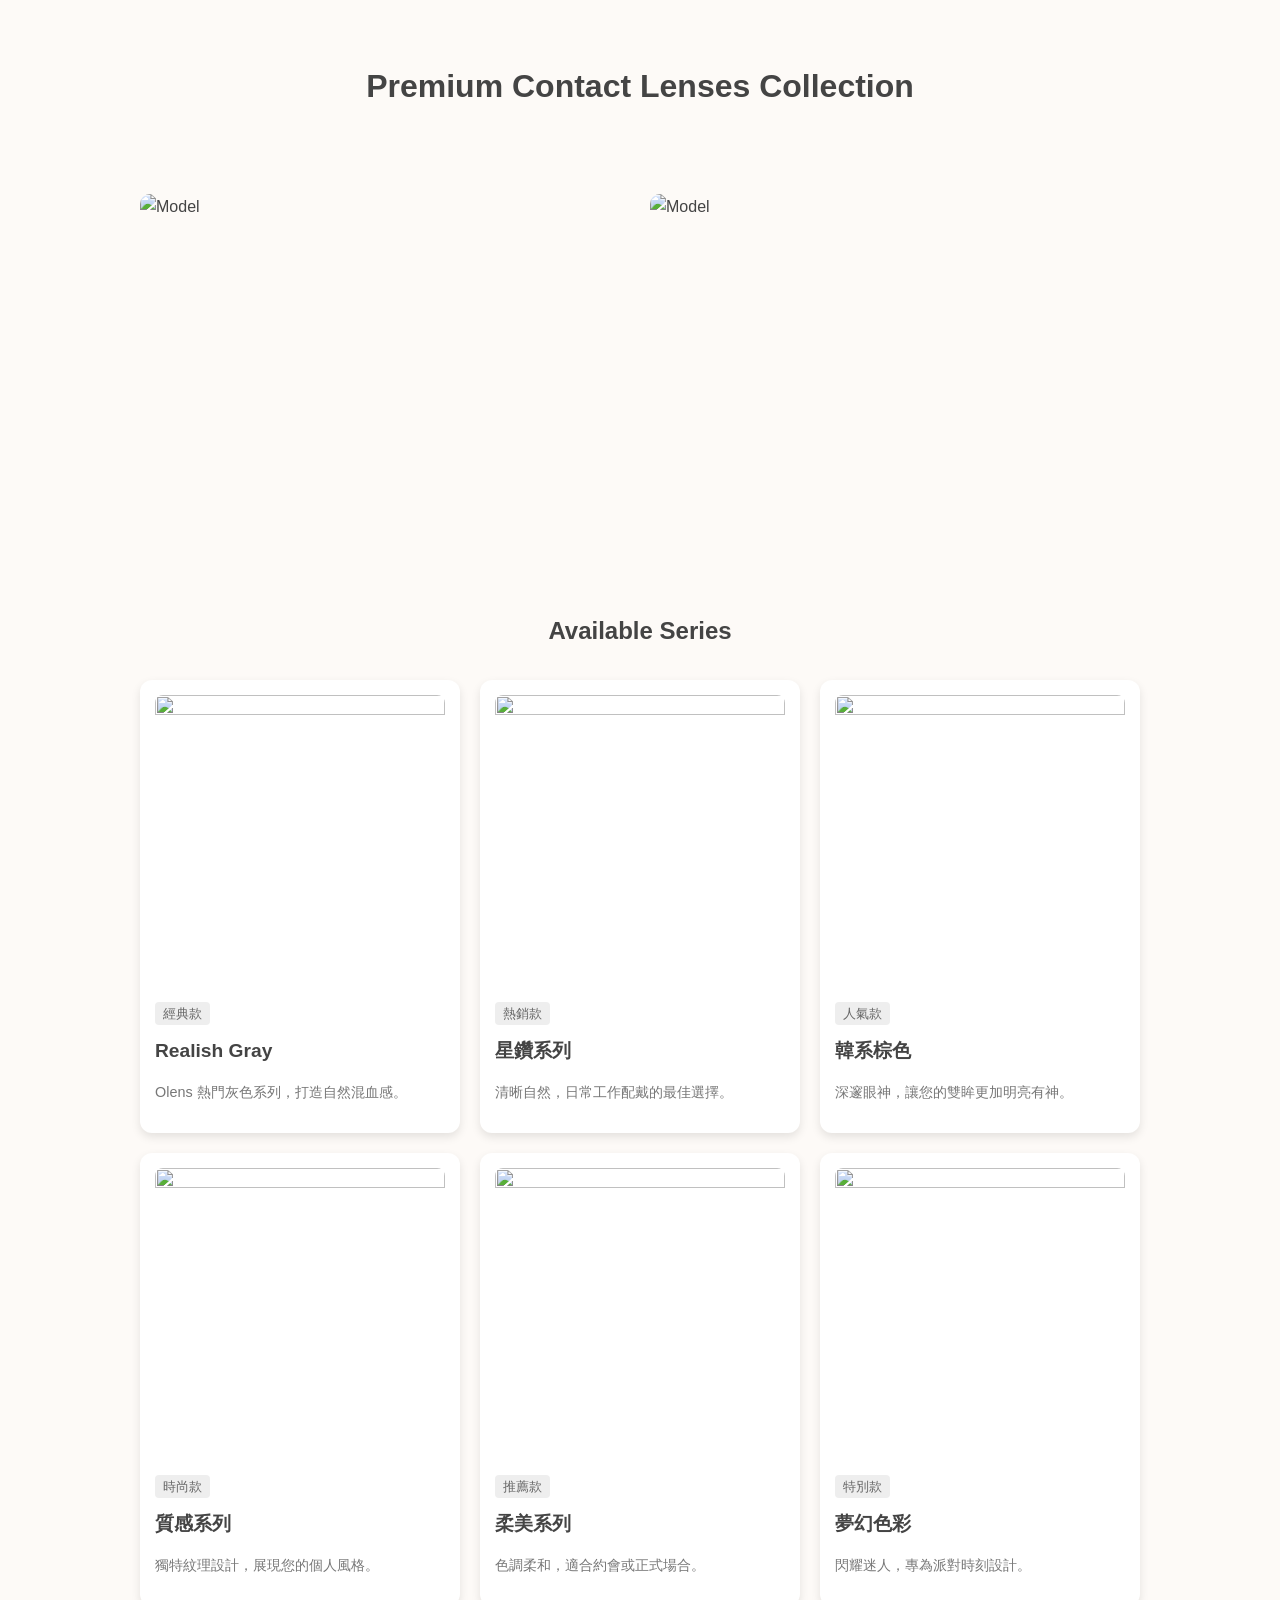
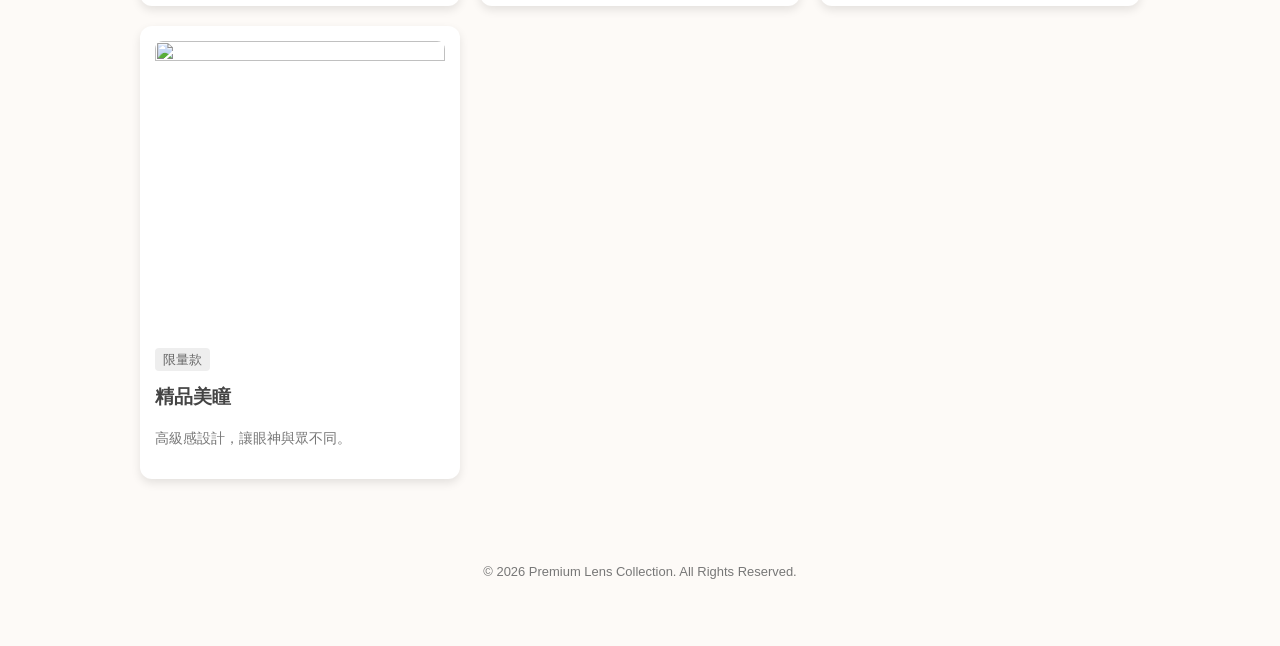
==== commit 25653923: "Update index.html" ====
--- a/index.html
+++ b/index.html
@@ -1,34 +1,111 @@
 <!DOCTYPE html>
 <html lang="zh-TW">
-<head><link rel="stylesheet" href="style.css"></head>
+<head>
+    <meta charset="UTF-8">
+    <meta name="viewport" content="width=device-width, initial-scale=1.0">
+    <title>Premium Contact Lenses Collection</title>
+    <style>
+        body { font-family: 'Helvetica Neue', Arial, sans-serif; margin: 0; background-color: #fdfaf7; color: #444; line-height: 1.6; }
+        header { padding: 40px; text-align: center; }
+        .container { max-width: 1000px; margin: auto; padding: 20px; }
+        
+        /* 模特展示與核心區塊 */
+        .hero-grid { display: grid; grid-template-columns: repeat(2, 1fr); gap: 20px; margin-bottom: 50px; }
+        .hero-img { width: 100%; border-radius: 10px; object-fit: cover; aspect-ratio: 4/3; }
+        
+        /* 產品卡片樣式 */
+        .product-grid { display: grid; grid-template-columns: repeat(auto-fill, minmax(250px, 1fr)); gap: 20px; }
+        .food-card { background: white; padding: 15px; border-radius: 12px; box-shadow: 0 4px 10px rgba(0,0,0,0.1); transition: transform 0.3s; }
+        .food-card:hover { transform: translateY(-5px); }
+        .food-img { width: 100%; border-radius: 8px; margin-bottom: 15px; aspect-ratio: 1/1; object-fit: cover; }
+        .food-tag { background: #eee; padding: 4px 8px; border-radius: 4px; font-size: 0.8em; color: #666; }
+        h3 { margin: 10px 0; font-size: 1.2em; }
+        p { font-size: 0.9em; color: #777; }
+        footer { text-align: center; padding: 50px; font-size: 0.9em; color: #888; }
+    </style>
+</head>
 <body>
-    <nav>
-        <button class="nav-btn" onclick="location.href='index.html'">首頁</button>
-        <button class="nav-btn" onclick="location.href='analysis.html'">品牌分析</button>
-        <button class="nav-btn" onclick="location.href='booking.html'">預約試戴</button>
-    </nav>
-    <div class="app-container">
-        <aside class="sidebar">
-            <h3>Lens Categories</h3>
-            </aside>
-        <main>
-            <h1>Premium Asian Lens Collection</h1>
-            <div class="product-grid">
-                <article class="card">
-                    <img src="請填入您的產品連結">
-                    <h4>VENUS BROWN</h4>
-                    <p>直徑: 14.1mm | 舒適度: ⭐⭐⭐⭐⭐</p>
-                </article>
+
+<header>
+    <h1>Premium Contact Lenses Collection</h1>
+</header>
+
+<div class="container">
+    <div class="hero-grid">
+        <img src="https://images.unsplash.com/photo-1544376798-89aa6b82c6cd?auto=format&fit=crop&w=600" class="hero-img" alt="Model">
+        <img src="https://images.unsplash.com/photo-1512484776492-a0d2f8e8c899?auto=format&fit=crop&w=600" class="hero-img" alt="Model">
+    </div>
+
+    <h2 style="text-align: center; margin-bottom: 30px;">Available Series</h2>
+    <div class="product-grid">
+        <article class="food-card">
+            <img src="https://lensasia.tw/wp-content/uploads/2026/03/Olens_Realish_Gray_Monthly_m2-600x749.webp" class="food-img">
+            <div class="food-info">
+                <span class="food-tag">經典款</span>
+                <h3>Realish Gray</h3>
+                <p>Olens 熱門灰色系列，打造自然混血感。</p>
             </div>
-        </main>
-        <section>
-            <form class="card">
-                <h3>預約試戴</h3>
-                <input class="booking-input" placeholder="姓名">
-                <input class="booking-input" placeholder="電話">
-                <button class="nav-btn">確認預約</button>
-            </form>
-        </section>
+        </article>
+
+        <article class="food-card">
+            <img src="https://asiastar.com.tw/assets/front/AN/img/item/20231204164643108.jpg" class="food-img">
+            <div class="food-info">
+                <span class="food-tag">熱銷款</span>
+                <h3>星鑽系列</h3>
+                <p>清晰自然，日常工作配戴的最佳選擇。</p>
+            </div>
+        </article>
+
+        <article class="food-card">
+            <img src="https://shoplineimg.com/61d24dc07e53e60016088e54/63eddc51812bce0011c4e26f/800x.jpg" class="food-img">
+            <div class="food-info">
+                <span class="food-tag">人氣款</span>
+                <h3>韓系棕色</h3>
+                <p>深邃眼神，讓您的雙眸更加明亮有神。</p>
+            </div>
+        </article>
+
+        <article class="food-card">
+            <img src="https://encrypted-tbn0.gstatic.com/images?q=tbn:ANd9GcSa-S2Y8QEfK02NH-CJsDK09UZslDjT59Nuuw&s" class="food-img">
+            <div class="food-info">
+                <span class="food-tag">時尚款</span>
+                <h3>質感系列</h3>
+                <p>獨特紋理設計，展現您的個人風格。</p>
+            </div>
+        </article>
+
+        <article class="food-card">
+            <img src="https://encrypted-tbn0.gstatic.com/images?q=tbn:ANd9GcRIIjr1zk0yISqCjwdRDV075e5drdZbRS-UsQ&s" class="food-img">
+            <div class="food-info">
+                <span class="food-tag">推薦款</span>
+                <h3>柔美系列</h3>
+                <p>色調柔和，適合約會或正式場合。</p>
+            </div>
+        </article>
+
+        <article class="food-card">
+            <img src="https://encrypted-tbn0.gstatic.com/images?q=tbn:ANd9GcRZWe1cJNpGJg9bp7nH_B_mOL_54oJATkdiVg&s" class="food-img">
+            <div class="food-info">
+                <span class="food-tag">特別款</span>
+                <h3>夢幻色彩</h3>
+                <p>閃耀迷人，專為派對時刻設計。</p>
+            </div>
+        </article>
+
+        <article class="food-card">
+            <img src="https://i.marieclaire.com.tw/assets/mc/202008/5F463BF37D4051598438387.jpeg" class="food-img">
+            <div class="food-info">
+                <span class="food-tag">限量款</span>
+                <h3>精品美瞳</h3>
+                <p>高級感設計，讓眼神與眾不同。</p>
+            </div>
+        </article>
     </div>
+</div>
+
+<footer>
+    <p>&copy; 2026 Premium Lens Collection. All Rights Reserved.</p>
+</footer>
+
 </body>
 </html>
